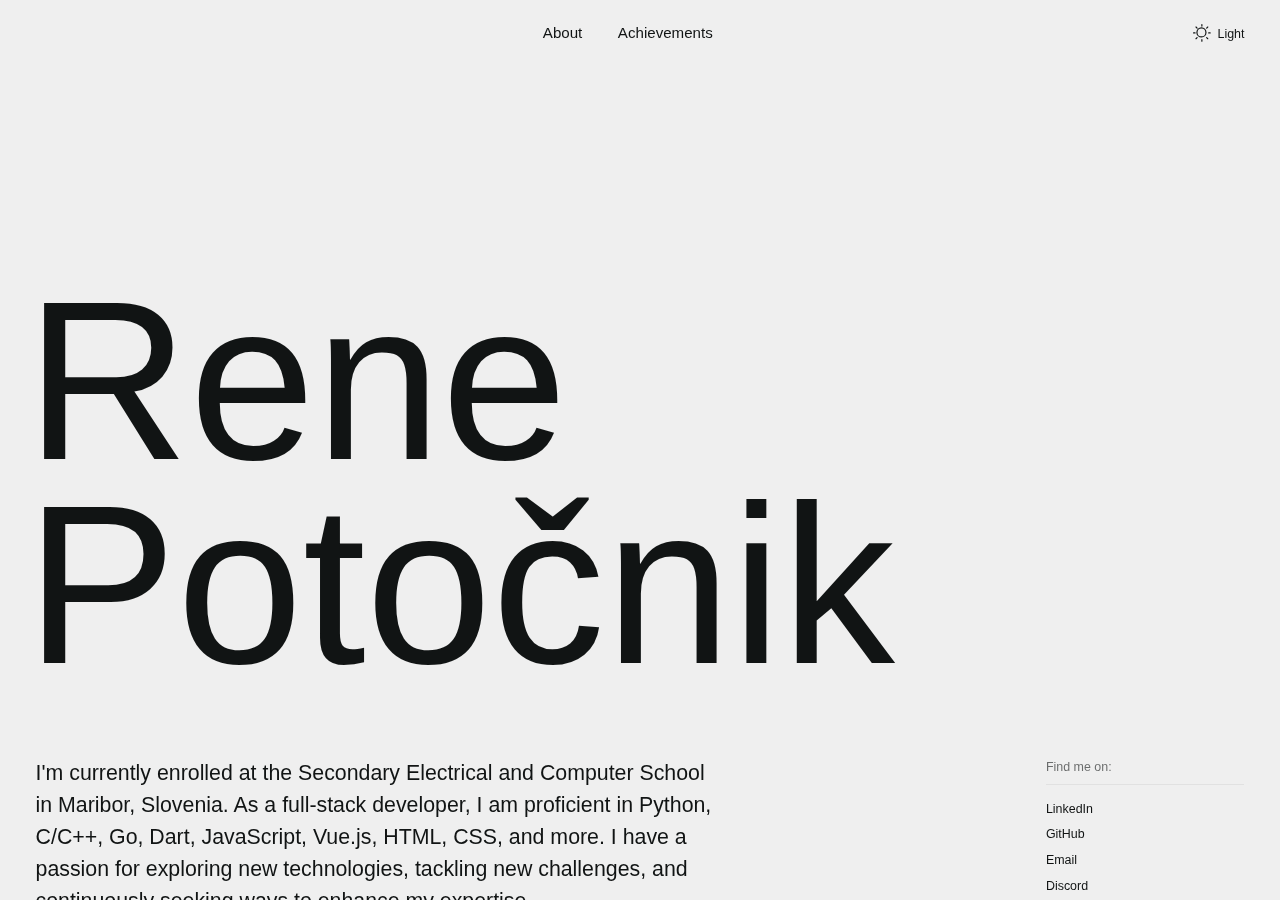
==== renepotocnik.com/index.html @ 86c4d651 "New website" ====
<!DOCTYPE html>
<html lang="en">
<meta http-equiv="content-type" content="text/html;charset=utf-8"/>
<head>
    <meta charset="UTF-8">
    <meta name="viewport" content="width=device-width, initial-scale=1.0">
    <meta http-equiv="X-UA-Compatible" content="ie=edge">
    <title>Rene Potočnik</title>
    <meta name="description" content="Full-tack developer.">
    <meta name="author" content="index.html">
    <meta name="robots" content="index, follow">
    <meta name="keywords"
          content="UI/UX, Front End Development, Full-stack developer, programmer">
    <meta property="og:type" content="website">
    <meta property="og:url" content="index.html">
    <meta property="og:title" content="Rene Potočnik">
    <meta property="og:description"
          content="Full-tack developer.">
    <link rel="icon" type="image/png" sizes="32x32" href="assets/favicon/favicon-32x32.png">
    <link rel="icon" type="image/png" sizes="512x512" href="assets/favicon/RP_Circle_512.png">
    <meta name="msapplication-TileColor" content="#da532c">
    <meta name="theme-color" content="#ffffff">
    <link rel="preload" href="assets/fonts/PPMori-Regular.woff" as="font" type="font/woff" crossorigin>
    <link rel="stylesheet" href="assets/css/bundle.css">
    <script async="" src="https://www.googletagmanager.com/gtag/js?id=G-F2ZVXRFLB4"></script>
    <script>window.dataLayer = window.dataLayer || [];

    function gtag() {
        dataLayer.push(arguments);
    }

    gtag('js', new Date());
    gtag('config', 'G-F2ZVXRFLB4');
    </script>
</head>
<body data-barba="wrapper">
    <div id="viewport">
        <div data-barba="container" data-barba-namespace="home">
            <header id="header" class="header">
                <div class="wrapper">
                    <nav class="nav"><a href="index.html" class="nav__logo header__item"> </a>
                        <div class="nav__links">
                            <a href="#about" class="nav__link js--nav-link header__item text-link">About</a>
                            <a href="#work" class="nav__link js--nav-link header__item text-link">Achievements</a>
                        </div>
                        <label class="nav__theme header__item">
                            <div class="nav__theme__icon">
                                <svg xmlns="http://www.w3.org/2000/svg" viewbox="0 0 12 12" class="cc-moon">
                                    <path fill="none" d="M0 0h12v12H0z"></path>
                                    <path fill="currentColor"
                                          d="M6.315 10.617q-.223 0-.448-.02a4.93 4.93 0 0 1-.876-9.66.394.394 0 0 1 .486.486 4.142 4.142 0 0 0 5.1 5.1.394.394 0 0 1 .486.486 4.943 4.943 0 0 1-4.748 3.608Zm-1.741-8.69a4.142 4.142 0 1 0 5.5 5.5 4.931 4.931 0 0 1-5.5-5.5Z"></path>
                                </svg>
                                <svg xmlns="http://www.w3.org/2000/svg" viewbox="0 0 11.997 11.999" class="cc-sun">
                                    <path fill="currentColor"
                                          d="M5.599 11.601v-1a.4.4 0 0 1 .4-.4.4.4 0 0 1 .4.4v1a.4.4 0 0 1-.4.4.4.4 0 0 1-.4-.4Zm4.075-1.356-.708-.707a.4.4 0 0 1 0-.565.4.4 0 0 1 .567 0l.705.707a.4.4 0 0 1 0 .565.391.391 0 0 1-.282.117.4.4 0 0 1-.28-.12Zm-7.919 0a.4.4 0 0 1 0-.565l.707-.707a.4.4 0 0 1 .565 0 .4.4 0 0 1 0 .565l-.707.707a.39.39 0 0 1-.283.117.393.393 0 0 1-.28-.12Zm.493-4.533a3.463 3.463 0 0 1 3.457-3.46 3.463 3.463 0 0 1 3.457 3.46 3.46 3.46 0 0 1-3.457 3.456A3.46 3.46 0 0 1 2.25 5.709Zm.813 0a2.648 2.648 0 0 0 2.645 2.642 2.646 2.646 0 0 0 2.645-2.642 2.647 2.647 0 0 0-2.645-2.645 2.649 2.649 0 0 0-2.644 2.642Zm7.537.689a.4.4 0 0 1-.4-.4.4.4 0 0 1 .4-.4h1a.4.4 0 0 1 .4.4.4.4 0 0 1-.4.4Zm-10.2 0a.4.4 0 0 1-.4-.4.4.4 0 0 1 .4-.4h1a.4.4 0 0 1 .4.4.4.4 0 0 1-.4.4Zm8.568-3.367a.4.4 0 0 1 0-.568l.708-.705a.4.4 0 0 1 .564 0 .4.4 0 0 1 0 .565l-.705.708a.407.407 0 0 1-.284.114.406.406 0 0 1-.281-.117Zm-6.5 0-.707-.708a.4.4 0 0 1 0-.565.4.4 0 0 1 .565 0l.707.705a.4.4 0 0 1 0 .568.406.406 0 0 1-.282.114.4.4 0 0 1-.285-.117Zm3.137-1.632v-1a.4.4 0 0 1 .4-.4.4.4 0 0 1 .4.4v1a.4.4 0 0 1-.4.4.4.4 0 0 1-.404-.401Z"></path>
                                </svg>
                            </div>
                            <input id="toggleTheme" type="checkbox" name="theme" class="nav__theme__toggle">
                            <div id="toggleThemeText" class="nav__theme__text">Light</div>
                        </label></nav>
                </div>
            </header>
            <main>
                <section class="h-hero">
                    <div class="wrapper">
                        <div class="h-hero__top">
                            <div class="h-hero__title"><h1><span class="text-hidden">Rene Potočnik </span><span>Rene Potočnik</span>
                            </h1></div>
                        </div>
                        <div class="h-hero__bottom">
                            <div id="about" class="h-hero__text"><p>I'm currently enrolled at the Secondary Electrical and
                                Computer School in Maribor, Slovenia. As a full-stack developer, I am proficient in Python,
                                C/C++, Go, Dart, JavaScript, Vue.js, HTML, CSS, and more. I have a passion for exploring new
                                technologies, tackling new challenges, and continuously seeking ways to enhance my
                                expertise.</p>
                            </div>
                            <ul class="h-hero__social">
                                <li><span>Find me on:</span></li>
                                <li>
                                    <a href="https://www.linkedin.com/in/renepotocnik/" target="_blank"
                                       class="text-link"><span>LinkedIn</span></a>
                                </li>
                                <li>
                                    <a href="https://github.com/RenePotocnik" target="_blank"
                                       class="text-link"><span>GitHub</span></a>
                                </li>
                                <li>
                                    <a href="mailto:info@renepotocnik.com" target="_blank"
                                       class="text-link"><span>Email</span></a>
                                </li>
                                <li>
                                    <a href="https://discord.com/users/236809680947511297" target="_blank"
                                       class="text-link"><span>Discord</span></a>
                                </li>
                                <li>
                                    <a href="https://www.instagram.com/renepotocnik/" target="_blank"
                                       class="text-link"><span>Instagram</span>
                                    </a>
                                </li>
                            </ul>
                        </div>
                    </div>
                </section>
                <section id="work" class="projects">
                    <div class="wrapper">
                        <div class="projects__header">
                            <div><h3>Achievements</h3><span>(4)</span></div>
                            <p>My most notable achievements so far</p>
                        </div>
                        <div class="projects__list">

                            <a href="https://www.robocup.fr/robocupjunior-1"
                               data-img="./assets/images/international_2023.jpg"
                               class="project">
                                <div class="project__text"><h2 class="project__title">RoboCup Bordeaux, France</h2>
                                    <p data-splitting class="project__info">3st place at the RoboCup Junior 2023
                                        International Championship</p>
                                </div>
                                <div class="project__year">/23</div>
                            </a>

                            <a href="https://rcjcroatia2023.eu/" data-img="./assets/images/european_2023.jpg"
                               class="project">
                                <div class="project__text"><h2 class="project__title">RoboCup Varaždin, Croatia</h2>
                                    <p data-splitting class="project__info">
                                        1st place at the RoboCup Junior 2023 European Championship</p>
                                </div>
                                <div class="project__year">/23</div>
                            </a>

                            <a href="https://github.com/RenePotocnik/sers-projektni-teden"
                               data-img="./assets/images/projectWeek.jpg"
                               class="project">
                                <div class="project__text"><h2 class="project__title">Project Week</h2>
                                    <p data-splitting class="project__info">Best project of Project Week</p>
                                </div>
                                <div class="project__year">/23</div>
                            </a>

                            <a href="https://2022.robocupjunior.eu/" data-img="./assets/images/european_2022.webp"
                               class="project">
                                <div class="project__text"><h2 class="project__title">RoboCup Guimarães, Portugal</h2>
                                    <p data-splitting class="project__info">
                                        1st place at the RoboCup Junior 2022 European Championship</p>
                                </div>
                                <div class="project__year">/22</div>
                            </a>
                        </div>
                    </div>
                </section>
<!--        </div>-->
<!--    </div>-->
    <script src="assets/js/bundle.js"></script>
    <script src="assets/js/app.js"></script>
</body>
</html>
---- renepotocnik.com/assets/css/bundle.css ----
.h-hero__title h1, .p-hero h1 {
    letter-spacing: -.04em;
    line-height: .9
}

::selection {
    background: #111111;
    color: #eeeeee;
}

button, hr, input {
    overflow: visible
}

progress, sub, sup {
    vertical-align: baseline
}

details, main {
    display: block
}

*, ::after, ::before, legend {
    padding: 0;
    box-sizing: border-box
}

body, html, sub, sup {
    position: relative
}

.c-image-wrapper, .dropdown__body, body, html, main {
    overflow: hidden
}

#viewport, textarea {
    overflow: auto
}

#viewport, .button__icon svg, .text-hidden {
    backface-visibility: hidden
}

.button__icon svg, .button__icon__bg {
    transition: transform .2s cubic-bezier(.5, .7, .4, 1)
}

.h-hero__title h1 {
    font-size: 15em
}

.p-hero h1 {
    font-size: 8.068em
}

.cta h3, .p-next__link, .project .project__title {
    font-size: 5.37em;
    line-height: 1;
    letter-spacing: -.03em
}

.legal h1, .p-hero__year, .p-info h2, .process__title h2, .project .project__year, .services__header h2, .services__item span {
    font-size: 3.58em;
    line-height: 1.1;
    letter-spacing: -.02em
}

.p-web h2, .projects__footer h3, .projects__header h3 {
    font-size: 2.39em;
    line-height: 1;
    letter-spacing: -.01em
}

.dropdown__header p, .dropdown__header span, .legal h3, .process__list .dropdown__header h3, .process__list .dropdown__header span, .services__item h2 {
    font-size: 1.59em;
    line-height: 1;
    letter-spacing: 0
}

.button span, .c-testimonial__author--name, .h-hero span, .p-info__list li p, .p-info__list li span, .p-next span, .projects__header span, header .nav a, header .nav span, p {
    font-size: 1.0626em;
    line-height: 1.5;
    letter-spacing: 0
}

.c-testimonial__author--position, .footer a, .footer span, .footer__back, .footer__legal a, .h-hero__social li span, .nav__theme__text, .p-web span {
    font-size: .875em;
    line-height: 1.5;
    letter-spacing: 0
}

/*! normalize.css v8.0.1 | MIT License | github.com/necolas/normalize.css */
hr {
    box-sizing: content-box;
    height: 0
}

abbr[title] {
    border-bottom: none;
    text-decoration: underline dotted
}

button, input {
}

button, select {
    text-transform: none
}

legend {
    color: inherit;
    display: table;
    max-width: 100%;
    white-space: normal
}

[type=checkbox], [type=radio] {
    box-sizing: border-box;
    padding: 0
}

[type=search] {
    -webkit-appearance: textfield;
    outline-offset: -2px
}

/*! normalize.css v8.0.1 | MIT License | github.com/necolas/normalize.css */
html {
    line-height: 1.15;
    -webkit-text-size-adjust: 100%
}

body {
    margin: 0
}

h1 {
    font-size: 2em
}

code, kbd, pre, samp {
    font-family: monospace, monospace;
    font-size: 1em
}

a {
    background-color: transparent;
    text-decoration: none
}

b, strong {
    font-weight: bolder
}

small {
    font-size: 80%
}

sub, sup {
    font-size: 75%;
    line-height: 0
}

sub {
    bottom: -.25em
}

sup {
    top: -.5em
}

img {
    border-style: none
}

button, input, optgroup, select, textarea {
    font-family: inherit;
    font-size: 100%;
    line-height: 1.15;
    margin: 0
}

[type=button], [type=reset], [type=submit], button {
    -webkit-appearance: button
}

[type=button]::-moz-focus-inner, [type=reset]::-moz-focus-inner, [type=submit]::-moz-focus-inner, button::-moz-focus-inner {
    border-style: none;
    padding: 0
}

[type=button]:-moz-focusring, [type=reset]:-moz-focusring, [type=submit]:-moz-focusring, button:-moz-focusring {
    outline: ButtonText dotted 1px
}

fieldset {
    padding: .35em .75em .625em
}

[type=number]::-webkit-inner-spin-button, [type=number]::-webkit-outer-spin-button {
    height: auto
}

[type=search]::-webkit-search-decoration {
    -webkit-appearance: none
}

::-webkit-file-upload-button {
    -webkit-appearance: button;
    font: inherit
}

body, h1, h2, h3, h4, h5, h6, html {
    font-family: "PP Mori", sans-serif
}

summary {
    display: list-item
}

[hidden], template {
    display: none
}

ul {
    list-style: none
}

*, ::after, ::before {
    margin: 0
}

body, html {
    font-size: 1.1111111111111112vw;
    color: #111414;
    background-color: #efefef;
    letter-spacing: 0
}

@media screen and (min-width: 1920px) {
    body {
        font-size: 21.33px
    }
}

@media screen and (max-width: 991px) {
    body {
        font-size: 11.01px
    }
}

.wrapper {
    max-width: 90em;
    padding: 0 2.5em;
    margin: 0 auto
}

@media screen and (min-width: 1600px) {
    .wrapper {
        max-width: 85em
    }
}

#viewport {
    width: 100%;
    height: 100%;
    position: fixed;
    transform: translateZ(0)
}

body.dark-mode #viewport {
    color: #efefef;
    background-color: #111414
}

.text-hidden {
    display: block;
    visibility: hidden;
    height: 0
}

.cursor, .progress {
    display: none
}

body.dark-mode #awwwards svg path {
    fill: #efefef
}

body.dark-mode #awwwards svg g path {
    fill: #111414
}

@font-face {
    font-family: "PP Mori";
    src: url(PPMori-Regular.woff) format("woff"), url(PPMori-Regular.woff2) format("woff2");
    font-weight: 400;
    font-display: swap
}

h1, h2, h3, h4, h5, h6 {
    font-weight: 400;
    margin: 0
}

@media screen and (max-width: 990px) {
    .wrapper {
        padding: 0 20px
    }

    p {
        font-size: 15px
    }
}

@media (any-pointer: fine) {
    .cursor {
        position: fixed;
        top: 0;
        left: 0;
        display: block;
        pointer-events: none
    }

    .cursor__inner {
        fill: red;
        stroke: none;
        stroke-width: 1px;
        opacity: .7
    }
}

.progress {
    position: fixed;
    top: 50%;
    left: 50%;
    font-size: 3vw;
    visibility: hidden;
    width: 50px;
    height: 50px;
    background: red;
    z-index: 100
}

.button {
    display: inline-flex;
    align-items: center;
    padding: .25em .25em .25em 1.25em;
    background-color: #111414;
    color: #efefef;
    column-gap: 1em;
    border-radius: 100px
}

.button__icon__bg, .dark-mode .button {
    background-color: #efefef
}

.button span {
    margin-top: 2px
}

@media screen and (max-width: 990px) {
    .button {
        padding: 8px 8px 8px 16px
    }

    .button span {
        font-size: 15px
    }

    header .nav a, header .nav span {
        font-size: 13px
    }
}

.button__icon {
    position: relative;
    display: flex;
    justify-content: center;
    align-items: center;
    width: 2.5em;
    height: 2.5em;
    content: "";
    border-radius: 50%
}

.button__icon__bg {
    position: absolute;
    width: 100%;
    height: 100%;
    border-radius: 50%;
    transform: scale(.2)
}

.button__icon svg {
    width: 1.5em;
    height: 1.5em;
    opacity: 0;
    mix-blend-mode: difference
}

.button:hover .button__icon__bg {
    transform: scale(1)
}

.button:hover svg {
    opacity: 1;
    backface-visibility: visible
}

.dark-mode .button__icon__bg, .text-link::before {
    background-color: #111414
}

.dark-mode .button span {
    color: #111414
}

.text-link {
    padding: .25em 0;
    position: relative
}

.text-link::before {
    content: "";
    display: block;
    position: absolute;
    bottom: .25em;
    left: 0;
    width: 100%;
    height: 1px;
    z-index: 2;
    will-change: transform, color;
    -webkit-transform: scaleX(0);
    transform: scaleX(0);
    -webkit-transform-origin: 100% 50%;
    transform-origin: 100% 50%;
    -webkit-transition: -webkit-transform .35s;
    transition: -webkit-transform .35s;
    transition: transform .35s;
    transition: transform .35s, -webkit-transform .35s;
    -webkit-transition-timing-function: cubic-bezier(.25, .46, .45, .94);
    transition-timing-function: cubic-bezier(.25, .46, .45, .94)
}

.c-image-wrapper__cover, .dark-mode .text-link::before {
    background-color: #efefef
}

.text-link:hover:before {
    -webkit-transform: scaleX(1);
    transform: scaleX(1);
    -webkit-transform-origin: 0 50%;
    transform-origin: 0 50%;
    -webkit-transition-timing-function: ease;
    transition-timing-function: ease
}

.dropdown, .dropdown__body, .dropdown__body__content, .dropdown__icon path {
    transition: .4s cubic-bezier(.5, .7, .4, 1)
}

.c-image-wrapper {
    position: relative;
    width: 100%
}

.c-image-wrapper.cc-16-9 {
    padding-top: 56.25%
}

.c-image-wrapper img {
    position: absolute;
    top: 0;
    left: 0;
    bottom: 0;
    right: 0;
    width: 100%;
    height: 100%;
    object-fit: cover;
    object-position: center;
    z-index: 10
}

.c-image-wrapper__cover {
    position: absolute;
    top: -20%;
    left: -20%;
    right: 0;
    height: 140%;
    width: 140%;
    z-index: 20;
    transform: rotate(-10deg)
}

.with-parallax img {
    width: 100%;
    height: 120%;
    top: -20%
}

.p-mockup .p-mockup-full:not(:last-child) {
    margin-bottom: 20px
}

.p-mockup .p-mockup-full img {
    width: 100%
}

.dark-mode .c-image-wrapper__cover {
    background-color: #111414
}

.dropdown {
    position: relative;
    max-width: 56.25em
}

.dropdown__header {
    padding: 2em 0;
    display: flex;
    justify-content: space-between;
    align-items: center;
    cursor: pointer
}

.dropdown__header__content {
    display: flex
}

.dropdown__header span {
    margin-right: .75em
}

.dropdown__icon {
    position: relative;
    color: #111414;
    width: 1em;
    height: 1em
}

.dropdown__body {
    height: 0
}

.dropdown__body__content {
    padding-bottom: 2em;
    opacity: 0
}

.dropdown__divider {
    display: block;
    position: absolute;
    content: "";
    left: 0;
    bottom: 0;
    width: 100%;
    height: 1px;
    background-color: rgba(17, 20, 20, .1)
}

.dropdown.cc-open .dropdown__body__content {
    opacity: 1
}

.dropdown.cc-open .dropdown__icon path:nth-of-type(2) {
    opacity: 0
}

.dark-mode .dropdown__icon {
    color: #efefef
}

.dark-mode .dropdown__divider {
    background-color: rgba(239, 239, 239, .1)
}

header {
    padding: 1.25em 0;
    z-index: 999999;
    color: #111414
}

header .nav {
    display: grid;
    grid-template-columns:5fr 6fr 1fr;
    grid-column-gap: 1.5em
}

@media screen and (max-width: 766px) {
    header .nav {
        display: flex;
        justify-content: space-between;
        align-items: flex-start
    }
}

header .nav.cc-project {
    grid-template-columns:8fr 3fr 1fr
}

header .nav a, header .nav span {
    color: #111414;
    justify-self: flex-start
}

@media screen and (max-width: 767px) {
    header .nav__logo {
        display: none
    }
}

header .nav__links {
    display: flex;
    grid-column-gap: 2.5em
}

@media screen and (max-width: 439px) {
    header .nav__links {
        flex-direction: column
    }
}

header .nav__next {
    opacity: .4
}

@media screen and (max-width: 374px) {
    header .nav__next {
        display: none
    }
}

.dark-mode header, .dark-mode header a, .dark-mode header span {
    color: #efefef
}

.nav__theme {
    display: inline-flex;
    cursor: pointer;
    margin-left: auto;
    align-items: center
}

.nav__theme__icon {
    width: 1.25em;
    height: 1.25em
}

.nav__theme__text {
    margin-left: .5em;
    margin-top: 2px
}

@media screen and (max-width: 990px) {
    .nav__theme__text {
        font-size: 13px
    }
}

#toggleTheme, .light-mode .nav__theme__icon .cc-moon, .nav__theme__icon .cc-moon {
    display: none
}

.dark-mode .nav__theme__icon .cc-moon, .light-mode .nav__theme__icon .cc-sun {
    display: block
}

.dark-mode .nav__theme__icon .cc-sun {
    display: none
}

.c-testimonial {
    padding: 5em 0
}

.c-testimonial__wrapper {
    max-width: 946px
}

.c-testimonial__text {
    font-size: 30px
}

.c-testimonial__author {
    display: flex;
    align-items: center;
    margin-top: 40px
}

.c-testimonial__author img {
    width: 3.75em;
    height: 3.75em
}

.c-testimonial__author--box {
    margin-left: 1em
}

.c-testimonial__author--name {
    display: block
}

.c-testimonial__author--position {
    opacity: .5
}

.cta {
    padding-top: 10em;
    padding-bottom: 4em
}

.cta .wrapper {
    display: flex;
    justify-content: space-between;
    align-items: flex-start;
}

.cta__content {
    position: relative;
    max-width: 56.25em;
    width: 100%
}

.cta__image, .cta__image::after {
    position: absolute;
    border-radius: 50%
}

@media screen and (max-width: 839px) {
    .cta .wrapper {
        flex-direction: column;
        align-items: flex-start
    }

    .cta__content {
        margin-bottom: 2em
    }
}

.cta__image {
    width: 6em;
    height: 6em;
    top: -1em
}

@media screen and (max-width: 669px) {
    .cta__image {
        width: 5em;
        height: 5em
    }
}

.cta__image img {
    width: 100%;
    height: 100%;
    object-fit: cover;
    object-position: center;
    border-radius: 50%
}

.cta__image::after {
    display: block;
    top: .25em;
    right: .25em;
    content: "";
    width: 1.25em;
    height: 1.25em;
    background-color: #a0c000;
    z-index: 90;
    border: .125em solid #efefef
}

.cta h3, .h-hero, .h-hero__sub, .project, .services__item {
    position: relative
}

.cta h3 {
    text-indent: 1.25em
}

@media screen and (max-width: 669px) {
    .cta h3 {
        font-size: 3.58em;
        text-indent: 1.5em;
        line-height: 1.1
    }
}

.dark-mode .cta__image::after {
    border-color: #111414
}

.footer #footerYear {
    margin-right: 4px
}

.footer__grid {
    display: grid;
    grid-template-columns:5fr 6fr 1fr;
    padding: 2em 0;
    border-top: 1px solid rgba(17, 20, 20, .1)
}

@media screen and (max-width: 990px) {
    .footer__grid {
        grid-template-columns:1fr
    }

    .footer span, .footer__back {
        font-size: 13px
    }
}

.h-hero__top, .projects__header {
    grid-template-columns:8fr 4fr;
    grid-column-gap: 1.25em
}

@media screen and (max-width: 566px) {
    .footer__grid {
        display: flex;
        flex-direction: column;
        flex-wrap: wrap
    }
}

.footer__links {
    display: flex;
    column-gap: 1.25em
}

@media screen and (max-width: 990px) {
    .footer__links {
        order: 0;
        justify-self: flex-start;
        margin-bottom: 10px;
        margin-top: 10px
    }

    .footer__legal a {
        font-size: 13px
    }
}

@media screen and (max-width: 374px) {
    .footer__links {
        flex-direction: column
    }
}

.footer__legal {
    cursor: pointer;
    margin-left: auto;
    margin-top: 10px
}

.footer__legal a {
    margin-left: auto;
    color: #111414
}

@media screen and (max-width: 990px) {
    .footer__legal {
        order: 2;
        margin-left: unset
    }

    .footer a {
        font-size: 13px
    }
}

.h-hero__title h1, .p-hero h1 {
    margin-left: -10px
}

.footer a {
    color: #111414
}

.dark-mode .footer__grid {
    border-color: rgba(239, 239, 239, .1)
}

.dark-mode .footer a {
    color: #efefef
}

.h-hero {
    padding-top: 15em;
    padding-bottom: 7.5em
}

.h-hero__top {
    display: grid;
    align-items: flex-end;
    margin-bottom: 5em
}

@media screen and (max-width: 990px) {
    .h-hero__top {
        display: flex;
        align-items: flex-start;
        flex-direction: column
    }

    .h-hero__title h1 {
        font-size: 20vw
    }
}

.h-hero__bottom {
    display: grid;
    grid-template-columns: 10fr 2fr;
    grid-column-gap: 1.25em
}

.h-hero__title h1 span {
    line-height: .9
}

.h-hero__sub {
    top: -2.7em;
    max-width: 14em
}

@media screen and (max-width: 990px) {
    .h-hero__sub {
        top: unset;
        max-width: 25em;
        margin-top: 2em;
        opacity: .6
    }
}

.h-hero__text {
    max-width: 48em;
    justify-content: center;
}

.h-hero__text p {
    font-size: 1.5em;
    line-height: 1.5;
    margin-bottom: 1em
}

@media screen and (max-width: 819px) {
    .h-hero__bottom {
        display: flex;
        align-items: flex-start;
        flex-direction: column;
        justify-content: center;
    }

    .h-hero__social {
        display: grid;
        font-size: 1.5em;
    }
}

.h-hero__social li {
    margin-bottom: .5em
}

.h-hero__social li:nth-of-type(1) {
    padding-bottom: .5em;
    border-bottom: 1px solid rgba(17, 20, 20, .1);
    margin-bottom: 1em;
    opacity: 0.6
}

.h-hero__social li a {
    color: #111414
}

.dark-mode .h-hero__social li:nth-of-type(1) {
    border-color: rgba(239, 239, 239, .1)
}

.services {
    padding: 6.25em 0
}

.services__header {
    padding-bottom: 3.75em
}

@media screen and (max-width: 566px) {
    .h-hero__title h1 {
        margin-left: -5px
    }

    .h-hero__text p {
        font-size: 20px;
        line-height: 1.4
    }

    .services__header h2 {
        max-width: 8em
    }
}

.services__list {
    display: grid;
    grid-template-columns:1fr 1fr 1fr;
    grid-column-gap: 1.25em
}

.services__item {
    padding-left: 2em
}

.services__item::before {
    position: absolute;
    content: "";
    width: 1px;
    height: 100%;
    background-color: rgba(17, 20, 20, .1);
    left: 0;
    top: 0;
    bottom: 0
}

.services__item span {
    display: block;
    margin-bottom: 80px;
    opacity: .1
}

@media screen and (max-width: 767px) {
    .footer__copy {
        order: 1
    }

    .services__list {
        grid-template-columns:1fr
    }

    .services__item {
        padding-top: 2em;
        padding-bottom: 2em;
        padding-left: 0
    }

    .services__item::before {
        top: auto;
        height: 1px;
        width: 100%
    }

    .services__item span {
        margin-bottom: 40px
    }
}

.services__item h2 {
    margin-bottom: .5em
}

.services__item p {
    max-width: 17em
}

.dark-mode .services__item::before {
    background-color: rgba(239, 239, 239, .1)
}

.dark-mode .services__item span {
    opacity: .2
}

.projects {
    padding: 6.25em 0
}

.projects__header {
    display: grid;
    align-items: flex-end;
    padding-bottom: 1.25em
}

@media screen and (max-width: 990px) {
    .projects__header {
        grid-template-columns:6fr auto
    }
}

.projects__header div {
    display: flex
}

.projects__header span {
    margin-left: 4px
}

@media screen and (max-width: 566px) {
    .projects__header p {
        display: none
    }
}

.projects__footer {
    padding-top: 3em
}

.projects__footer h3 {
    margin-bottom: 12px
}

.projects__footer a {
    color: inherit
}

.project {
    width: 100%;
    display: flex;
    justify-content: space-between;
    align-items: flex-end;
    color: #111414;
    padding: 3em 0;
    border-bottom: 1px solid rgba(17, 20, 20, .1);
    cursor: pointer
}

.project__card, .project__image {
    position: absolute;
    z-index: 1;
    pointer-events: none;
    left: 0
}

.project:first-child {
    border-top: 1px solid rgba(17, 20, 20, .1)
}

.dark-mode .process ul li, .dark-mode .project {
    border-color: rgba(239, 239, 239, .1)
}

.project .project__title {
    pointer-events: none
}

.project .project__info {
    pointer-events: none
}

@media screen and (max-width: 767px) {
    .services__item p {
        max-width: 22em
    }

    .project .project__title {
        font-size: 3.58em;
        line-height: 1.1;
        letter-spacing: -.02em
    }

    .project .project__year {
        font-size: 2.39em;
        line-height: 1;
        letter-spacing: -.01em
    }
}

.project__image {
    top: -10%;
    width: 41.87em;
    height: 27.87em
}

.project__image img {
    width: 100%;
    height: 100%;
    object-fit: cover;
    object-position: center;
    opacity: 0
}

.project.cc-active .project__image img {
    opacity: 1
}

.project__card {
    top: 0;
    width: 41.87em;
    height: 27.87em
}

.project__card__image, .project__card__inner {
    height: 100%;
    position: relative;
    width: 100%
}

.project__card__image {
    background-size: cover;
    background-position: 50% 50%;
    opacity: 0
}

.dark-mode .project {
    color: #efefef
}

.process {
    padding: 6.25em 0
}

.process__grid {
    display: grid;
    grid-template-columns:1fr 1fr;
    grid-column-gap: 1.25em
}

.process__grid--col:nth-of-type(1) {
    max-width: 34.68em
}

@media screen and (max-width: 990px) {
    .process__grid {
        grid-template-columns:1fr
    }

    .process__grid--col:nth-of-type(1) {
        margin-bottom: 40px;
        max-width: 38em
    }
}

.process__title {
    padding-bottom: 2em
}

.process p {
    max-width: 31.87em
}

.process__list .dropdown__header {
    display: grid;
    grid-template-columns:1fr 1.25em;
    grid-column-gap: 1.25em;
    padding: 2em 0
}

.process__list .dropdown__header__content {
    display: grid;
    grid-template-columns:3.75em 1fr
}

.process__list .dropdown__header h3, .process__list .dropdown__header span {
    pointer-events: none
}

.process__list .dropdown__header span {
    margin-right: 0
}

.process__list .dropdown__body__content {
    padding-left: 3.75em
}

.process__list .dropdown__body__content p {
    max-width: 31.25em
}

.legal .wrapper, .p-info__text {
    max-width: 56.25em
}

.p-hero {
    padding-top: 15em;
    padding-bottom: 1.25em
}

.p-hero .wrapper {
    display: flex;
    justify-content: space-between;
    align-items: flex-end
}

.p-hero__content {
    display: flex;
    flex-direction: column;
    grid-gap: 1.25em
}

.p-hero h1 {
    opacity: 0;
    transform: translateY(20px)
}

.p-hero span {
    opacity: 0
}

.p-hero__year {
    transform: translateY(20px)
}

@media screen and (max-width: 767px) {
    .p-hero {
        padding-top: 10em
    }

    .p-hero h1 {
        font-size: 3.58em;
        line-height: 1.1;
        letter-spacing: -.02em
    }

    .p-hero__year {
        font-size: 2.39em;
        line-height: 1;
        letter-spacing: -.01em
    }
}

.p-hero-image, .p-hero-image .c-image-wrapper {
    position: relative
}

.p-hero-image .c-image-wrapper:before {
    display: block;
    content: " ";
    width: 100%;
    padding-top: 56.25%
}

.p-hero-image .c-image-wrapper > .content {
    position: absolute;
    top: 0;
    left: 0;
    right: 0;
    bottom: 0
}

@media screen and (max-width: 767px) {
    .p-hero-image .c-image-wrapper {
        position: relative
    }

    .p-hero-image .c-image-wrapper:before {
        display: block;
        content: " ";
        width: 100%;
        padding-top: 75%
    }

    .p-hero-image .c-image-wrapper > .content {
        position: absolute;
        top: 0;
        left: 0;
        right: 0;
        bottom: 0
    }
}

.p-info {
    padding: 7.5em 0
}

.p-info__text p {
    font-size: 2.02em;
    line-height: 1.5
}

@media screen and (min-width: 1600px) {
    .p-info__text {
        max-width: 48em
    }
}

.p-info__list {
    margin-bottom: 2em;
    max-width: 41.875em;
    margin-top: 3.75em
}

.p-info__list li {
    display: grid;
    grid-template-columns:2fr 4fr;
    grid-column-gap: 1.5em;
    padding: 1.25em 0;
    border-bottom: 1px solid rgba(17, 20, 20, .1)
}

.dark-mode .p-info li {
    border-color: rgba(239, 239, 239, .1)
}

.p-web {
    padding: 7.5em 0
}

.p-web span {
    display: block;
    margin-bottom: 1.25em
}

.p-web__title {
    display: block;
    margin-bottom: 2em;
    max-width: 44em
}

@media screen and (min-width: 1600px) {
    .p-web__title {
        max-width: 36em
    }
}

.p-web__text {
    max-width: 48em
}

.p-mockup .c-image-wrapper {
    background-color: rgba(17, 20, 20, .1);
    position: relative
}

.dark-mode .p-mockup .c-image-wrapper {
    background-color: rgba(239, 239, 239, .1)
}

.p-mockup .c-image-wrapper:before {
    display: block;
    content: " ";
    width: 100%;
    padding-top: 56.25%
}

.p-mockup .c-image-wrapper > .content {
    position: absolute;
    top: 0;
    left: 0;
    right: 0;
    bottom: 0
}

@media screen and (max-width: 767px) {
    .p-mockup .c-image-wrapper {
        position: relative
    }

    .p-mockup .c-image-wrapper:before {
        display: block;
        content: " ";
        width: 100%;
        padding-top: 75%
    }

    .p-mockup .c-image-wrapper > .content {
        position: absolute;
        top: 0;
        left: 0;
        right: 0;
        bottom: 0
    }
}

.p-next {
    padding-top: 7.5em;
    padding-bottom: 1.25em
}

.p-next__grid {
    display: grid;
    grid-template-columns:5fr 7fr;
    align-items: flex-end
}

.p-next span {
    opacity: .4
}

@media screen and (max-width: 767px) {
    .p-next__grid {
        grid-template-columns:1fr
    }

    .p-next span {
        margin-bottom: 1.25em
    }

    .p-next__link {
        font-size: 3.58em;
        line-height: 1.1;
        letter-spacing: -.02em
    }
}

.p-next__link {
    color: #111414;
    filter: blur(4px);
    -webkit-transition: -webkit-filter 250ms cubic-bezier(.5, .7, .4, 1);
    padding: 10px;
    margin-bottom: -10px;
    margin-left: -13px
}

.p-next__link:hover {
    filter: blur(0)
}

.dark-mode .p-next__link, .dark-mode span {
    color: #efefef
}

.legal {
    padding-top: 15em;
    padding-bottom: 1.25em
}

@media screen and (max-width: 767px) {
    .legal {
        padding-top: 10em
    }
}

@media screen and (min-width: 1600px) {
    .p-web__text {
        max-width: 40em
    }

    .legal .wrapper {
        max-width: 48em
    }
}

.legal h1 {
    padding-bottom: 1em
}

.legal h3 {
    margin-bottom: .5em
}

.legal__item {
    margin-bottom: 2em
}

.legal__item a {
    color: #111414
}
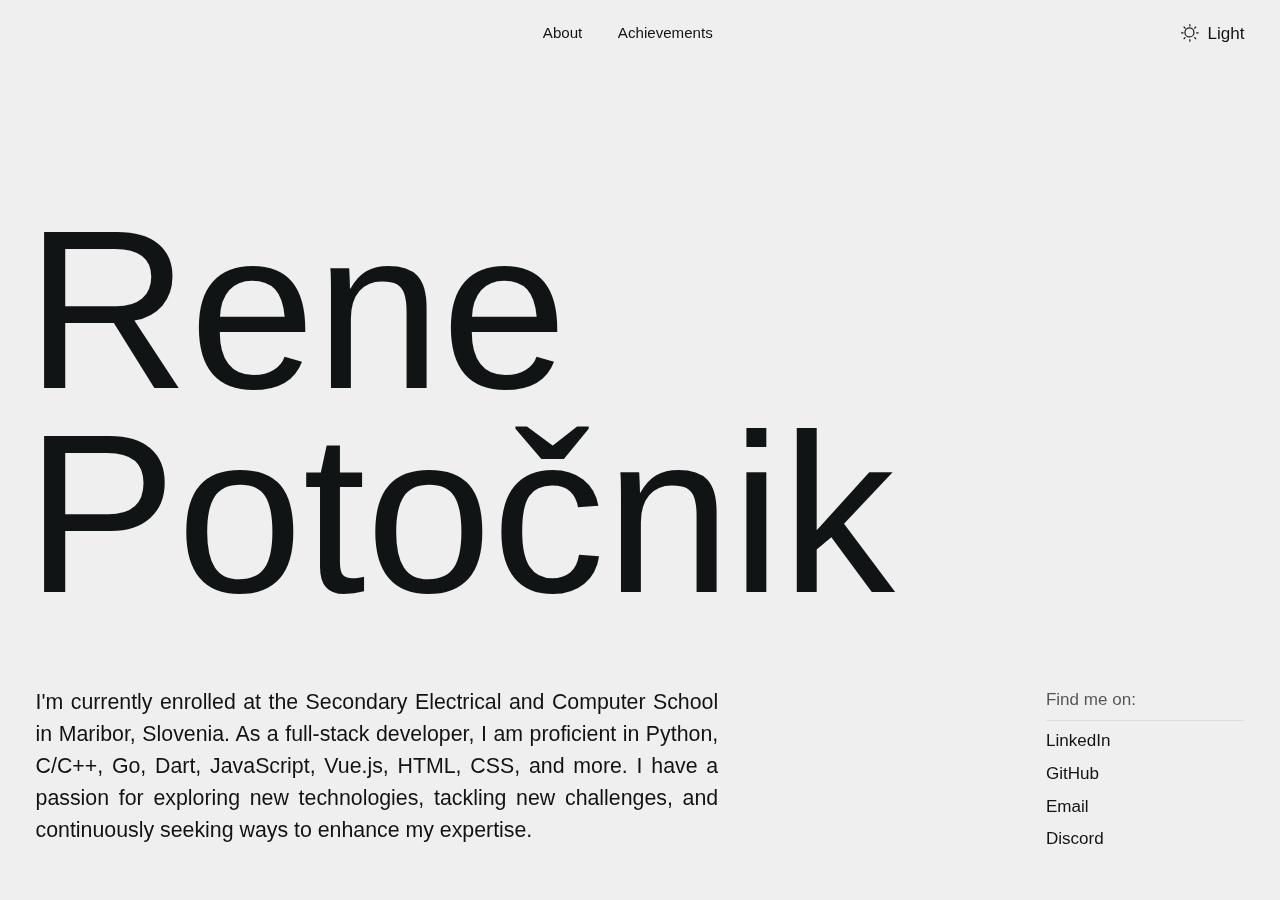
==== commit 61b87532: "Add spacings" ====
--- a/renepotocnik.com/index.html
+++ b/renepotocnik.com/index.html
@@ -92,11 +92,6 @@
                                     <a href="https://discord.com/users/236809680947511297" target="_blank"
                                        class="text-link"><span>Discord</span></a>
                                 </li>
-                                <li>
-                                    <a href="https://www.instagram.com/renepotocnik/" target="_blank"
-                                       class="text-link"><span>Instagram</span>
-                                    </a>
-                                </li>
                             </ul>
                         </div>
                     </div>
@@ -113,7 +108,7 @@
                                data-img="./assets/images/international_2023.jpg"
                                class="project">
                                 <div class="project__text"><h2 class="project__title">RoboCup Bordeaux, France</h2>
-                                    <p data-splitting class="project__info">3st place at the RoboCup Junior 2023
+                                    <p data-splitting class="project__info">3rd place at the RoboCup Junior 2023
                                         International Championship</p>
                                 </div>
                                 <div class="project__year">/23</div>
--- a/renepotocnik.com/assets/css/bundle.css
+++ b/renepotocnik.com/assets/css/bundle.css
@@ -84,12 +84,11 @@
 }
 
 .c-testimonial__author--position, .footer a, .footer span, .footer__back, .footer__legal a, .h-hero__social li span, .nav__theme__text, .p-web span {
-    font-size: .875em;
+    font-size: 1.2em;
     line-height: 1.5;
-    letter-spacing: 0
-}
-
-/*! normalize.css v8.0.1 | MIT License | github.com/necolas/normalize.css */
+    letter-spacing: 0;
+}
+
 hr {
     box-sizing: content-box;
     height: 0
@@ -889,8 +888,8 @@
 }
 
 .h-hero {
-    padding-top: 15em;
-    padding-bottom: 7.5em
+    padding-top: 10em;
+    /*padding-bottom: 7.5em*/
 }
 
 .h-hero__top {
@@ -914,7 +913,9 @@
 .h-hero__bottom {
     display: grid;
     grid-template-columns: 10fr 2fr;
-    grid-column-gap: 1.25em
+    grid-column-gap: 1.25em;
+    text-align: justify;
+    text-justify: inter-word;
 }
 
 .h-hero__title h1 span {
@@ -957,18 +958,19 @@
     .h-hero__social {
         display: grid;
         font-size: 1.5em;
+        margin-top: 3em;
     }
 }
 
 .h-hero__social li {
-    margin-bottom: .5em
+    margin-bottom: .5em;
 }
 
 .h-hero__social li:nth-of-type(1) {
     padding-bottom: .5em;
     border-bottom: 1px solid rgba(17, 20, 20, .1);
-    margin-bottom: 1em;
-    opacity: 0.6
+    margin-bottom: 0.5em;
+    opacity: 0.7
 }
 
 .h-hero__social li a {
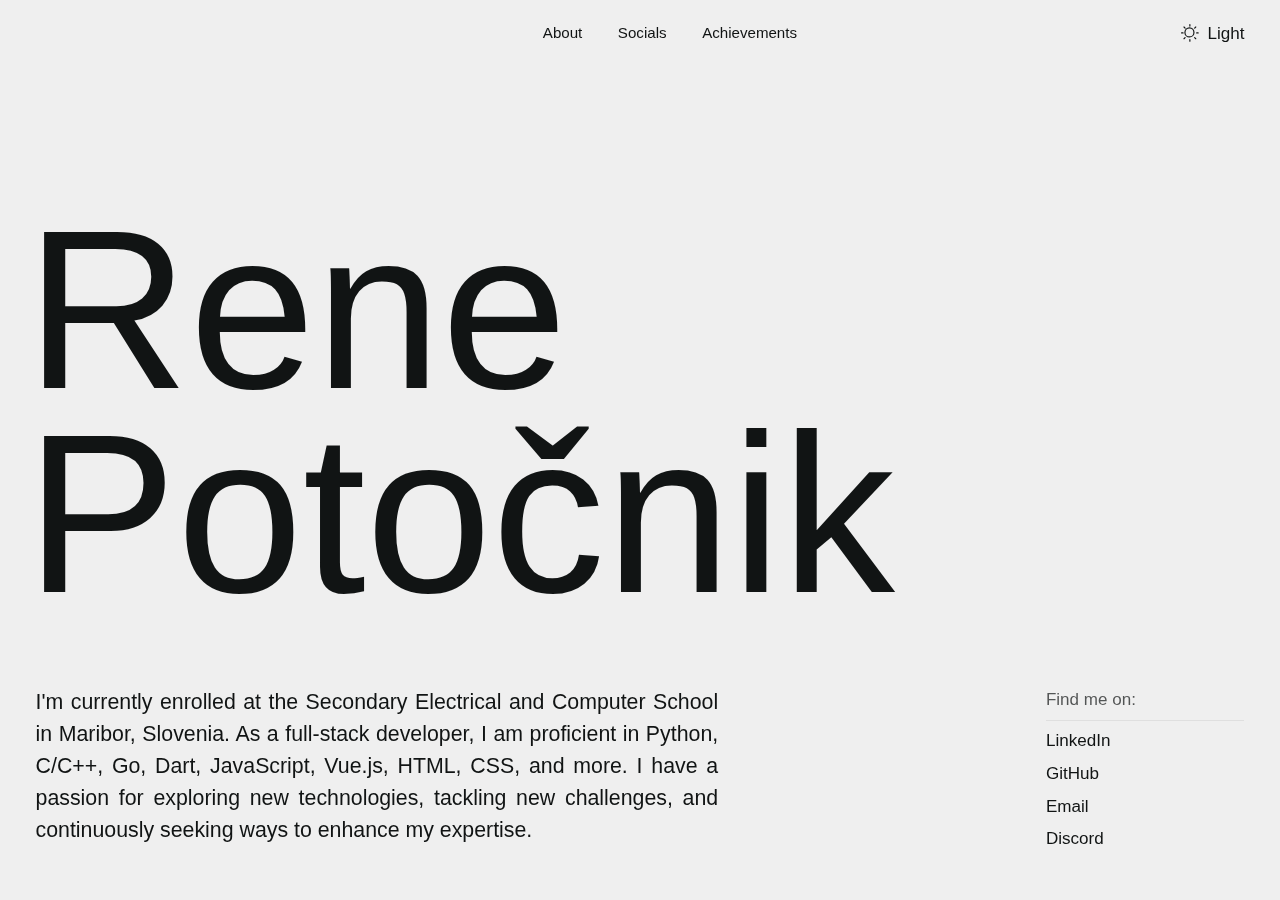
==== commit 830adfe4: "Add animation to links" ====
--- a/renepotocnik.com/index.html
+++ b/renepotocnik.com/index.html
@@ -1,151 +1,153 @@
 <!DOCTYPE html>
 <html lang="en">
-<meta http-equiv="content-type" content="text/html;charset=utf-8"/>
-<head>
-    <meta charset="UTF-8">
-    <meta name="viewport" content="width=device-width, initial-scale=1.0">
-    <meta http-equiv="X-UA-Compatible" content="ie=edge">
-    <title>Rene Potočnik</title>
-    <meta name="description" content="Full-tack developer.">
-    <meta name="author" content="index.html">
-    <meta name="robots" content="index, follow">
-    <meta name="keywords"
-          content="UI/UX, Front End Development, Full-stack developer, programmer">
-    <meta property="og:type" content="website">
-    <meta property="og:url" content="index.html">
-    <meta property="og:title" content="Rene Potočnik">
-    <meta property="og:description"
-          content="Full-tack developer.">
-    <link rel="icon" type="image/png" sizes="32x32" href="assets/favicon/favicon-32x32.png">
-    <link rel="icon" type="image/png" sizes="512x512" href="assets/favicon/RP_Circle_512.png">
-    <meta name="msapplication-TileColor" content="#da532c">
-    <meta name="theme-color" content="#ffffff">
-    <link rel="preload" href="assets/fonts/PPMori-Regular.woff" as="font" type="font/woff" crossorigin>
-    <link rel="stylesheet" href="assets/css/bundle.css">
-    <script async="" src="https://www.googletagmanager.com/gtag/js?id=G-F2ZVXRFLB4"></script>
-    <script>window.dataLayer = window.dataLayer || [];
+    <meta http-equiv="content-type" content="text/html;charset=utf-8"/>
+    <head>
+        <meta charset="UTF-8">
+        <meta name="viewport" content="width=device-width, initial-scale=1.0">
+        <meta http-equiv="X-UA-Compatible" content="ie=edge">
+        <title>Rene Potočnik</title>
+        <meta name="description" content="Full-tack developer.">
+        <meta name="author" content="index.html">
+        <meta name="robots" content="index, follow">
+        <meta name="keywords"
+              content="UI/UX, Front End Development, Full-stack developer, programmer">
+        <meta property="og:type" content="website">
+        <meta property="og:url" content="index.html">
+        <meta property="og:title" content="Rene Potočnik">
+        <meta property="og:description"
+              content="Full-tack developer.">
+        <link rel="icon" type="image/png" sizes="32x32" href="assets/favicon/favicon-32x32.png">
+        <link rel="icon" type="image/png" sizes="512x512" href="assets/favicon/RP_Circle_512.png">
+        <meta name="msapplication-TileColor" content="#da532c">
+        <meta name="theme-color" content="#ffffff">
+        <link rel="preload" href="assets/fonts/PPMori-Regular.woff" as="font" type="font/woff" crossorigin>
+        <link rel="stylesheet" href="assets/css/bundle.css">
+        <script async="" src="https://www.googletagmanager.com/gtag/js?id=G-F2ZVXRFLB4"></script>
+        <script>window.dataLayer = window.dataLayer || [];
 
-    function gtag() {
-        dataLayer.push(arguments);
-    }
+        function gtag() {
+            dataLayer.push(arguments);
+        }
 
-    gtag('js', new Date());
-    gtag('config', 'G-F2ZVXRFLB4');
-    </script>
-</head>
-<body data-barba="wrapper">
-    <div id="viewport">
-        <div data-barba="container" data-barba-namespace="home">
-            <header id="header" class="header">
-                <div class="wrapper">
-                    <nav class="nav"><a href="index.html" class="nav__logo header__item"> </a>
-                        <div class="nav__links">
-                            <a href="#about" class="nav__link js--nav-link header__item text-link">About</a>
-                            <a href="#work" class="nav__link js--nav-link header__item text-link">Achievements</a>
+        gtag('js', new Date());
+        gtag('config', 'G-F2ZVXRFLB4');
+        </script>
+    </head>
+    <body data-barba="wrapper">
+        <div id="viewport">
+            <div data-barba="container" data-barba-namespace="home">
+                <header id="header" class="header">
+                    <div class="wrapper">
+                        <nav class="nav"><a href="index.html" class="nav__logo header__item"> </a>
+                            <div class="nav__links">
+                                <a href="#about" class="nav__link js--nav-link header__item text-link">About</a>
+                                <a href="#socials" class="nav__link js--nav-link header__item text-link socialsHeaderLink">Socials</a>
+                                <a href="#work" class="nav__link js--nav-link header__item text-link">Achievements</a>
+                            </div>
+                            <label class="nav__theme header__item">
+                                <div class="nav__theme__icon">
+                                    <svg xmlns="http://www.w3.org/2000/svg" viewbox="0 0 12 12" class="cc-moon">
+                                        <path fill="none" d="M0 0h12v12H0z"></path>
+                                        <path fill="currentColor"
+                                              d="M6.315 10.617q-.223 0-.448-.02a4.93 4.93 0 0 1-.876-9.66.394.394 0 0 1 .486.486 4.142 4.142 0 0 0 5.1 5.1.394.394 0 0 1 .486.486 4.943 4.943 0 0 1-4.748 3.608Zm-1.741-8.69a4.142 4.142 0 1 0 5.5 5.5 4.931 4.931 0 0 1-5.5-5.5Z"></path>
+                                    </svg>
+                                    <svg xmlns="http://www.w3.org/2000/svg" viewbox="0 0 11.997 11.999" class="cc-sun">
+                                        <path fill="currentColor"
+                                              d="M5.599 11.601v-1a.4.4 0 0 1 .4-.4.4.4 0 0 1 .4.4v1a.4.4 0 0 1-.4.4.4.4 0 0 1-.4-.4Zm4.075-1.356-.708-.707a.4.4 0 0 1 0-.565.4.4 0 0 1 .567 0l.705.707a.4.4 0 0 1 0 .565.391.391 0 0 1-.282.117.4.4 0 0 1-.28-.12Zm-7.919 0a.4.4 0 0 1 0-.565l.707-.707a.4.4 0 0 1 .565 0 .4.4 0 0 1 0 .565l-.707.707a.39.39 0 0 1-.283.117.393.393 0 0 1-.28-.12Zm.493-4.533a3.463 3.463 0 0 1 3.457-3.46 3.463 3.463 0 0 1 3.457 3.46 3.46 3.46 0 0 1-3.457 3.456A3.46 3.46 0 0 1 2.25 5.709Zm.813 0a2.648 2.648 0 0 0 2.645 2.642 2.646 2.646 0 0 0 2.645-2.642 2.647 2.647 0 0 0-2.645-2.645 2.649 2.649 0 0 0-2.644 2.642Zm7.537.689a.4.4 0 0 1-.4-.4.4.4 0 0 1 .4-.4h1a.4.4 0 0 1 .4.4.4.4 0 0 1-.4.4Zm-10.2 0a.4.4 0 0 1-.4-.4.4.4 0 0 1 .4-.4h1a.4.4 0 0 1 .4.4.4.4 0 0 1-.4.4Zm8.568-3.367a.4.4 0 0 1 0-.568l.708-.705a.4.4 0 0 1 .564 0 .4.4 0 0 1 0 .565l-.705.708a.407.407 0 0 1-.284.114.406.406 0 0 1-.281-.117Zm-6.5 0-.707-.708a.4.4 0 0 1 0-.565.4.4 0 0 1 .565 0l.707.705a.4.4 0 0 1 0 .568.406.406 0 0 1-.282.114.4.4 0 0 1-.285-.117Zm3.137-1.632v-1a.4.4 0 0 1 .4-.4.4.4 0 0 1 .4.4v1a.4.4 0 0 1-.4.4.4.4 0 0 1-.404-.401Z"></path>
+                                    </svg>
+                                </div>
+                                <input id="toggleTheme" type="checkbox" name="theme" class="nav__theme__toggle">
+                                <div id="toggleThemeText" class="nav__theme__text">Light</div>
+                            </label></nav>
+                    </div>
+                </header>
+                <main>
+                    <section class="h-hero">
+                        <div class="wrapper">
+                            <div class="h-hero__top">
+                                <div class="h-hero__title"><h1><span class="text-hidden">Rene Potočnik </span><span>Rene Potočnik</span>
+                                </h1></div>
+                            </div>
+                            <div class="h-hero__bottom">
+                                <div id="about" class="h-hero__text"><p>I'm currently enrolled at the Secondary Electrical and
+                                    Computer School in Maribor, Slovenia. As a full-stack developer, I am proficient in Python,
+                                    C/C++, Go, Dart, JavaScript, Vue.js, HTML, CSS, and more. I have a passion for exploring new
+                                    technologies, tackling new challenges, and continuously seeking ways to enhance my
+                                    expertise.</p>
+                                </div>
+                                <ul class="h-hero__social" id="socials">
+                                    <li><span>Find me on:</span></li>
+                                    <li>
+                                        <a href="https://www.linkedin.com/in/renepotocnik/" target="_blank"
+                                           class="text-link"><span>LinkedIn</span></a>
+                                    </li>
+                                    <li>
+                                        <a href="https://github.com/RenePotocnik" target="_blank"
+                                           class="text-link"><span>GitHub</span></a>
+                                    </li>
+                                    <li>
+                                        <a href="mailto:info@renepotocnik.com" target="_blank"
+                                           class="text-link"><span>Email</span></a>
+                                    </li>
+                                    <li>
+                                        <a href="https://discord.com/users/236809680947511297" target="_blank"
+                                           class="text-link"><span>Discord</span></a>
+                                    </li>
+                                </ul>
+                            </div>
                         </div>
-                        <label class="nav__theme header__item">
-                            <div class="nav__theme__icon">
-                                <svg xmlns="http://www.w3.org/2000/svg" viewbox="0 0 12 12" class="cc-moon">
-                                    <path fill="none" d="M0 0h12v12H0z"></path>
-                                    <path fill="currentColor"
-                                          d="M6.315 10.617q-.223 0-.448-.02a4.93 4.93 0 0 1-.876-9.66.394.394 0 0 1 .486.486 4.142 4.142 0 0 0 5.1 5.1.394.394 0 0 1 .486.486 4.943 4.943 0 0 1-4.748 3.608Zm-1.741-8.69a4.142 4.142 0 1 0 5.5 5.5 4.931 4.931 0 0 1-5.5-5.5Z"></path>
-                                </svg>
-                                <svg xmlns="http://www.w3.org/2000/svg" viewbox="0 0 11.997 11.999" class="cc-sun">
-                                    <path fill="currentColor"
-                                          d="M5.599 11.601v-1a.4.4 0 0 1 .4-.4.4.4 0 0 1 .4.4v1a.4.4 0 0 1-.4.4.4.4 0 0 1-.4-.4Zm4.075-1.356-.708-.707a.4.4 0 0 1 0-.565.4.4 0 0 1 .567 0l.705.707a.4.4 0 0 1 0 .565.391.391 0 0 1-.282.117.4.4 0 0 1-.28-.12Zm-7.919 0a.4.4 0 0 1 0-.565l.707-.707a.4.4 0 0 1 .565 0 .4.4 0 0 1 0 .565l-.707.707a.39.39 0 0 1-.283.117.393.393 0 0 1-.28-.12Zm.493-4.533a3.463 3.463 0 0 1 3.457-3.46 3.463 3.463 0 0 1 3.457 3.46 3.46 3.46 0 0 1-3.457 3.456A3.46 3.46 0 0 1 2.25 5.709Zm.813 0a2.648 2.648 0 0 0 2.645 2.642 2.646 2.646 0 0 0 2.645-2.642 2.647 2.647 0 0 0-2.645-2.645 2.649 2.649 0 0 0-2.644 2.642Zm7.537.689a.4.4 0 0 1-.4-.4.4.4 0 0 1 .4-.4h1a.4.4 0 0 1 .4.4.4.4 0 0 1-.4.4Zm-10.2 0a.4.4 0 0 1-.4-.4.4.4 0 0 1 .4-.4h1a.4.4 0 0 1 .4.4.4.4 0 0 1-.4.4Zm8.568-3.367a.4.4 0 0 1 0-.568l.708-.705a.4.4 0 0 1 .564 0 .4.4 0 0 1 0 .565l-.705.708a.407.407 0 0 1-.284.114.406.406 0 0 1-.281-.117Zm-6.5 0-.707-.708a.4.4 0 0 1 0-.565.4.4 0 0 1 .565 0l.707.705a.4.4 0 0 1 0 .568.406.406 0 0 1-.282.114.4.4 0 0 1-.285-.117Zm3.137-1.632v-1a.4.4 0 0 1 .4-.4.4.4 0 0 1 .4.4v1a.4.4 0 0 1-.4.4.4.4 0 0 1-.404-.401Z"></path>
-                                </svg>
+                    </section>
+                    <section id="work" class="projects">
+                        <div class="wrapper">
+                            <div class="projects__header">
+                                <div><h3>Achievements</h3><span>(4)</span></div>
+                                <p>My most notable achievements so far</p>
                             </div>
-                            <input id="toggleTheme" type="checkbox" name="theme" class="nav__theme__toggle">
-                            <div id="toggleThemeText" class="nav__theme__text">Light</div>
-                        </label></nav>
-                </div>
-            </header>
-            <main>
-                <section class="h-hero">
-                    <div class="wrapper">
-                        <div class="h-hero__top">
-                            <div class="h-hero__title"><h1><span class="text-hidden">Rene Potočnik </span><span>Rene Potočnik</span>
-                            </h1></div>
+                            <div class="projects__list">
+
+                                <a href="https://www.robocup.fr/robocupjunior-1"
+                                   data-img="./assets/images/international_2023.jpg"
+                                   class="project">
+                                    <div class="project__text"><h2 class="project__title">RoboCup Bordeaux, France</h2>
+                                        <p data-splitting class="project__info">3rd place at the RoboCup Junior 2023
+                                            International Championship</p>
+                                    </div>
+                                    <div class="project__year">/23</div>
+                                </a>
+
+                                <a href="https://rcjcroatia2023.eu/" data-img="./assets/images/european_2023.jpg"
+                                   class="project">
+                                    <div class="project__text"><h2 class="project__title">RoboCup Varaždin, Croatia</h2>
+                                        <p data-splitting class="project__info">
+                                            1st place at the RoboCup Junior 2023 European Championship</p>
+                                    </div>
+                                    <div class="project__year">/23</div>
+                                </a>
+
+                                <a href="https://github.com/RenePotocnik/sers-projektni-teden"
+                                   data-img="./assets/images/projectWeek.jpg"
+                                   class="project">
+                                    <div class="project__text"><h2 class="project__title">Project Week</h2>
+                                        <p data-splitting class="project__info">Best project of Project Week</p>
+                                    </div>
+                                    <div class="project__year">/23</div>
+                                </a>
+
+                                <a href="https://2022.robocupjunior.eu/" data-img="./assets/images/european_2022.webp"
+                                   class="project">
+                                    <div class="project__text"><h2 class="project__title">RoboCup Guimarães, Portugal</h2>
+                                        <p data-splitting class="project__info">
+                                            1st place at the RoboCup Junior 2022 European Championship</p>
+                                    </div>
+                                    <div class="project__year">/22</div>
+                                </a>
+                            </div>
                         </div>
-                        <div class="h-hero__bottom">
-                            <div id="about" class="h-hero__text"><p>I'm currently enrolled at the Secondary Electrical and
-                                Computer School in Maribor, Slovenia. As a full-stack developer, I am proficient in Python,
-                                C/C++, Go, Dart, JavaScript, Vue.js, HTML, CSS, and more. I have a passion for exploring new
-                                technologies, tackling new challenges, and continuously seeking ways to enhance my
-                                expertise.</p>
-                            </div>
-                            <ul class="h-hero__social">
-                                <li><span>Find me on:</span></li>
-                                <li>
-                                    <a href="https://www.linkedin.com/in/renepotocnik/" target="_blank"
-                                       class="text-link"><span>LinkedIn</span></a>
-                                </li>
-                                <li>
-                                    <a href="https://github.com/RenePotocnik" target="_blank"
-                                       class="text-link"><span>GitHub</span></a>
-                                </li>
-                                <li>
-                                    <a href="mailto:info@renepotocnik.com" target="_blank"
-                                       class="text-link"><span>Email</span></a>
-                                </li>
-                                <li>
-                                    <a href="https://discord.com/users/236809680947511297" target="_blank"
-                                       class="text-link"><span>Discord</span></a>
-                                </li>
-                            </ul>
-                        </div>
-                    </div>
-                </section>
-                <section id="work" class="projects">
-                    <div class="wrapper">
-                        <div class="projects__header">
-                            <div><h3>Achievements</h3><span>(4)</span></div>
-                            <p>My most notable achievements so far</p>
-                        </div>
-                        <div class="projects__list">
-
-                            <a href="https://www.robocup.fr/robocupjunior-1"
-                               data-img="./assets/images/international_2023.jpg"
-                               class="project">
-                                <div class="project__text"><h2 class="project__title">RoboCup Bordeaux, France</h2>
-                                    <p data-splitting class="project__info">3rd place at the RoboCup Junior 2023
-                                        International Championship</p>
-                                </div>
-                                <div class="project__year">/23</div>
-                            </a>
-
-                            <a href="https://rcjcroatia2023.eu/" data-img="./assets/images/european_2023.jpg"
-                               class="project">
-                                <div class="project__text"><h2 class="project__title">RoboCup Varaždin, Croatia</h2>
-                                    <p data-splitting class="project__info">
-                                        1st place at the RoboCup Junior 2023 European Championship</p>
-                                </div>
-                                <div class="project__year">/23</div>
-                            </a>
-
-                            <a href="https://github.com/RenePotocnik/sers-projektni-teden"
-                               data-img="./assets/images/projectWeek.jpg"
-                               class="project">
-                                <div class="project__text"><h2 class="project__title">Project Week</h2>
-                                    <p data-splitting class="project__info">Best project of Project Week</p>
-                                </div>
-                                <div class="project__year">/23</div>
-                            </a>
-
-                            <a href="https://2022.robocupjunior.eu/" data-img="./assets/images/european_2022.webp"
-                               class="project">
-                                <div class="project__text"><h2 class="project__title">RoboCup Guimarães, Portugal</h2>
-                                    <p data-splitting class="project__info">
-                                        1st place at the RoboCup Junior 2022 European Championship</p>
-                                </div>
-                                <div class="project__year">/22</div>
-                            </a>
-                        </div>
-                    </div>
-                </section>
-<!--        </div>-->
-<!--    </div>-->
-    <script src="assets/js/bundle.js"></script>
-    <script src="assets/js/app.js"></script>
-</body>
+                    </section>
+                </main>
+            </div>
+        </div>
+        <script src="assets/js/bundle.js"></script>
+        <script src="assets/js/app.js"></script>
+    </body>
 </html>--- a/renepotocnik.com/assets/css/bundle.css
+++ b/renepotocnik.com/assets/css/bundle.css
@@ -7,6 +7,20 @@
     background: #111111;
     color: #eeeeee;
 }
+
+/* Animation when the socials button is clicked */
+@keyframes socialsAnimation {
+    0%, 100% { transform: translateX(0); }
+    50% {
+        transform: translateX(-20px);
+        -webkit-filter: invert(100%);
+    }
+}
+
+.socialsAnimation {
+    animation: socialsAnimation 0.6s ease-in-out;
+}
+
 
 button, hr, input {
     overflow: visible
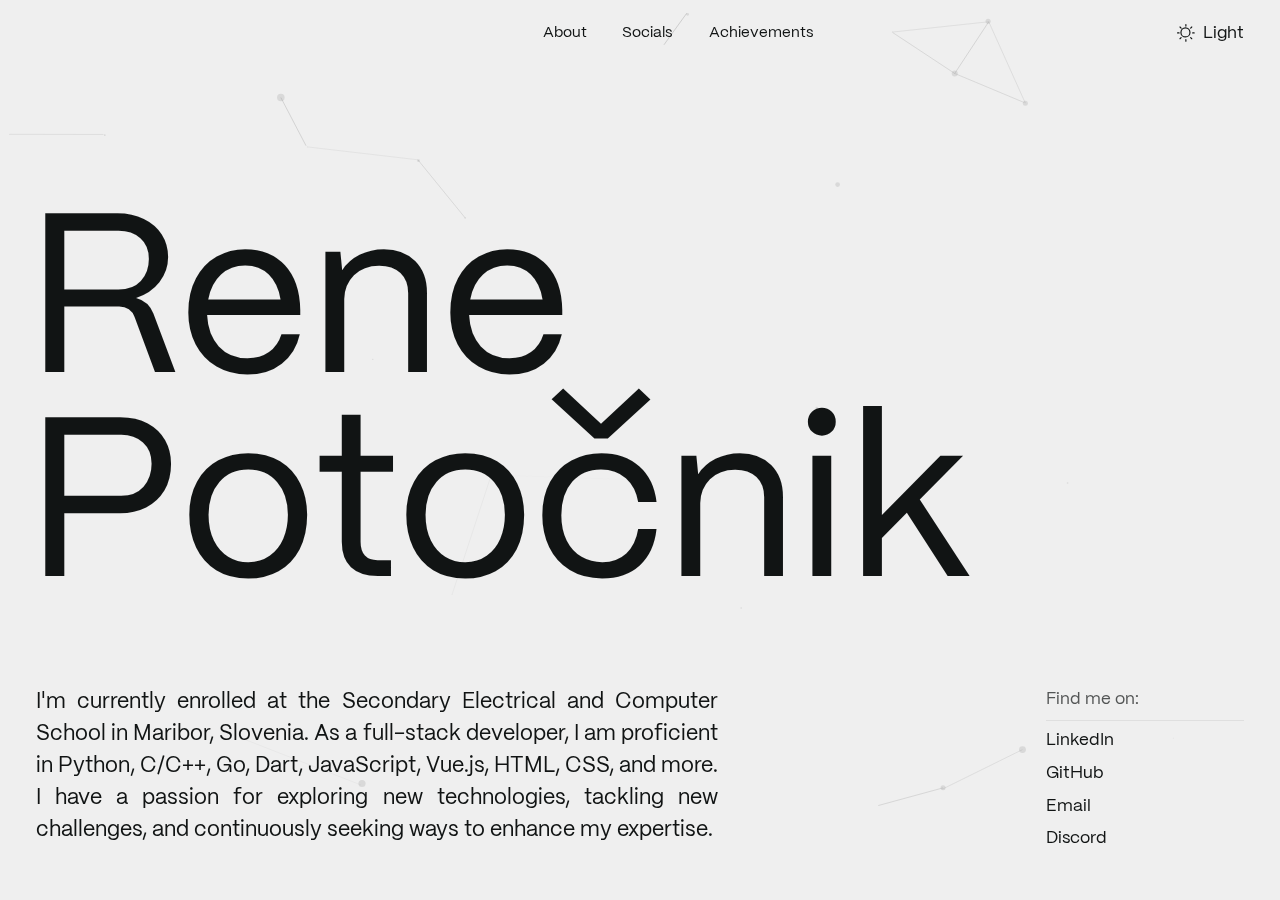
==== commit defa9de7: "Add particle.js animation" ====
--- a/renepotocnik.com/index.html
+++ b/renepotocnik.com/index.html
@@ -35,6 +35,8 @@
     </head>
     <body data-barba="wrapper">
         <div id="viewport">
+            <div id="particles-js"></div>
+
             <div data-barba="container" data-barba-namespace="home">
                 <header id="header" class="header">
                     <div class="wrapper">
@@ -147,7 +149,8 @@
                 </main>
             </div>
         </div>
-        <script src="assets/js/bundle.js"></script>
-        <script src="assets/js/app.js"></script>
+    <script src="assets/js/particles.min.js"></script>
+    <script src="assets/js/bundle.js"></script>
+    <script src="assets/js/app.js"></script>
     </body>
 </html>--- a/renepotocnik.com/assets/css/bundle.css
+++ b/renepotocnik.com/assets/css/bundle.css
@@ -6,6 +6,14 @@
 ::selection {
     background: #111111;
     color: #eeeeee;
+}
+
+#particles-js canvas {
+    position: absolute;
+    width: 100%;
+    height: 100%;
+    z-index: -1;
+    pointer-events: none;
 }
 
 /* Animation when the socials button is clicked */
@@ -306,7 +314,7 @@
 
 @font-face {
     font-family: "PP Mori";
-    src: url(PPMori-Regular.woff) format("woff"), url(PPMori-Regular.woff2) format("woff2");
+    src: url(../fonts/PPMori-Regular.woff) format("woff"), url(../fonts/PPMori-Regular.woff2) format("woff2");
     font-weight: 400;
     font-display: swap
 }
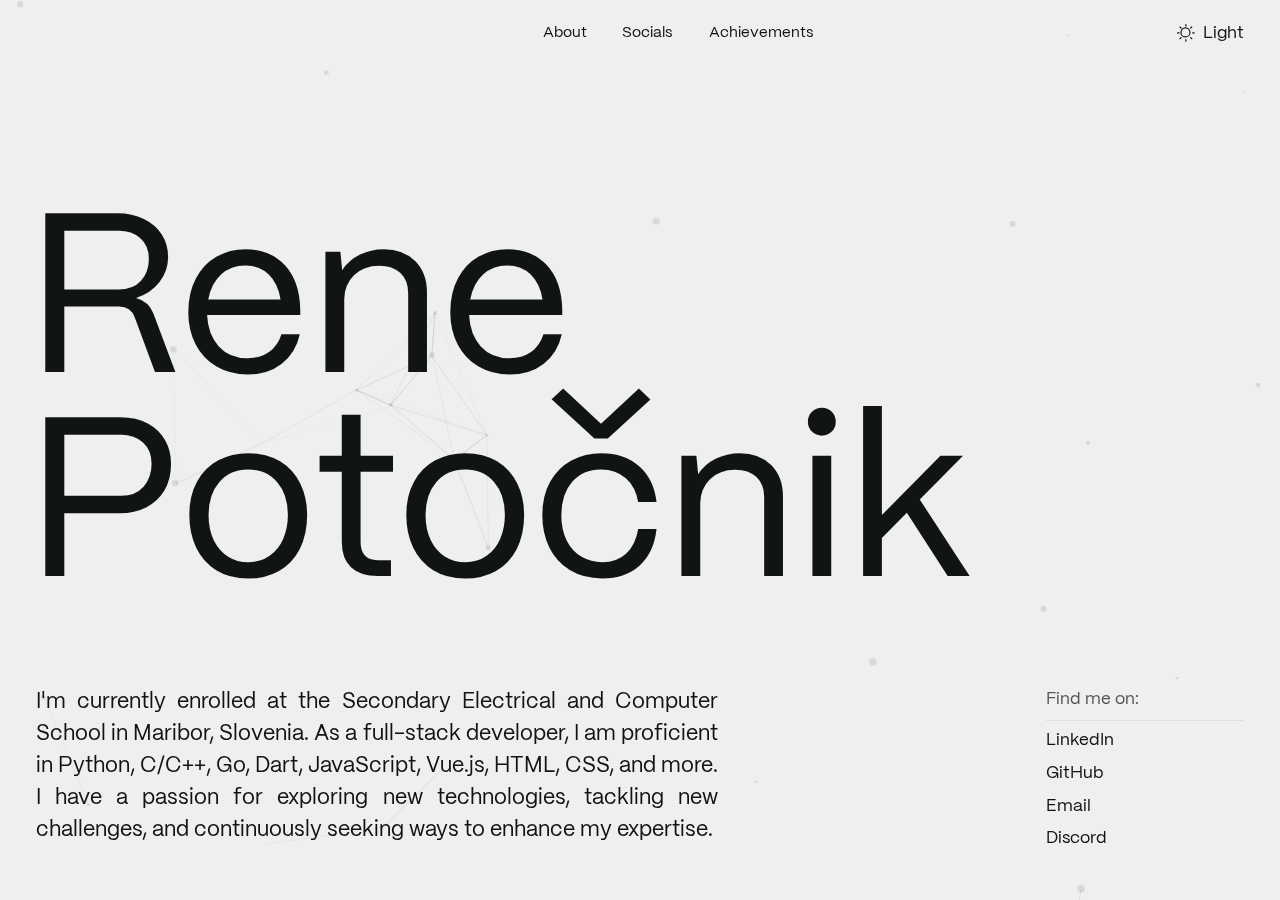
==== commit 4cd52774: "Downscale images, add keywords" ====
--- a/renepotocnik.com/index.html
+++ b/renepotocnik.com/index.html
@@ -9,8 +9,8 @@
         <meta name="description" content="Full-tack developer.">
         <meta name="author" content="index.html">
         <meta name="robots" content="index, follow">
-        <meta name="keywords"
-              content="UI/UX, Front End Development, Full-stack developer, programmer">
+        <meta name="keywords" content="UI/UX, Front End Development, Full-stack developer, programmer, Rene Potocnik, Rene Potočnik, Rene, Potocnik, Potočnik, renepotocnik, potocnikrene, rene.potocnik, Portfolio, Personal, Website, HTML, CSS, JavaScript, JS, Canvas, Canvas API, Animation, robocup, robotika, robotics, sers, maribor, c, cpp">
+        <link rel="canonical" href="https://www.renepotocnik.com/">
         <meta property="og:type" content="website">
         <meta property="og:url" content="index.html">
         <meta property="og:title" content="Rene Potočnik">
@@ -108,7 +108,7 @@
                             <div class="projects__list">
 
                                 <a href="https://www.robocup.fr/robocupjunior-1"
-                                   data-img="./assets/images/international_2023.jpg"
+                                   data-img="./assets/images/international_2023.webp"
                                    class="project">
                                     <div class="project__text"><h2 class="project__title">RoboCup Bordeaux, France</h2>
                                         <p data-splitting class="project__info">3rd place at the RoboCup Junior 2023
@@ -117,7 +117,7 @@
                                     <div class="project__year">/23</div>
                                 </a>
 
-                                <a href="https://rcjcroatia2023.eu/" data-img="./assets/images/european_2023.jpg"
+                                <a href="https://rcjcroatia2023.eu/" data-img="./assets/images/european_2023.webp"
                                    class="project">
                                     <div class="project__text"><h2 class="project__title">RoboCup Varaždin, Croatia</h2>
                                         <p data-splitting class="project__info">
@@ -127,7 +127,7 @@
                                 </a>
 
                                 <a href="https://github.com/RenePotocnik/sers-projektni-teden"
-                                   data-img="./assets/images/projectWeek.jpg"
+                                   data-img="./assets/images/projectWeek.webp"
                                    class="project">
                                     <div class="project__text"><h2 class="project__title">Project Week</h2>
                                         <p data-splitting class="project__info">Best project of Project Week</p>
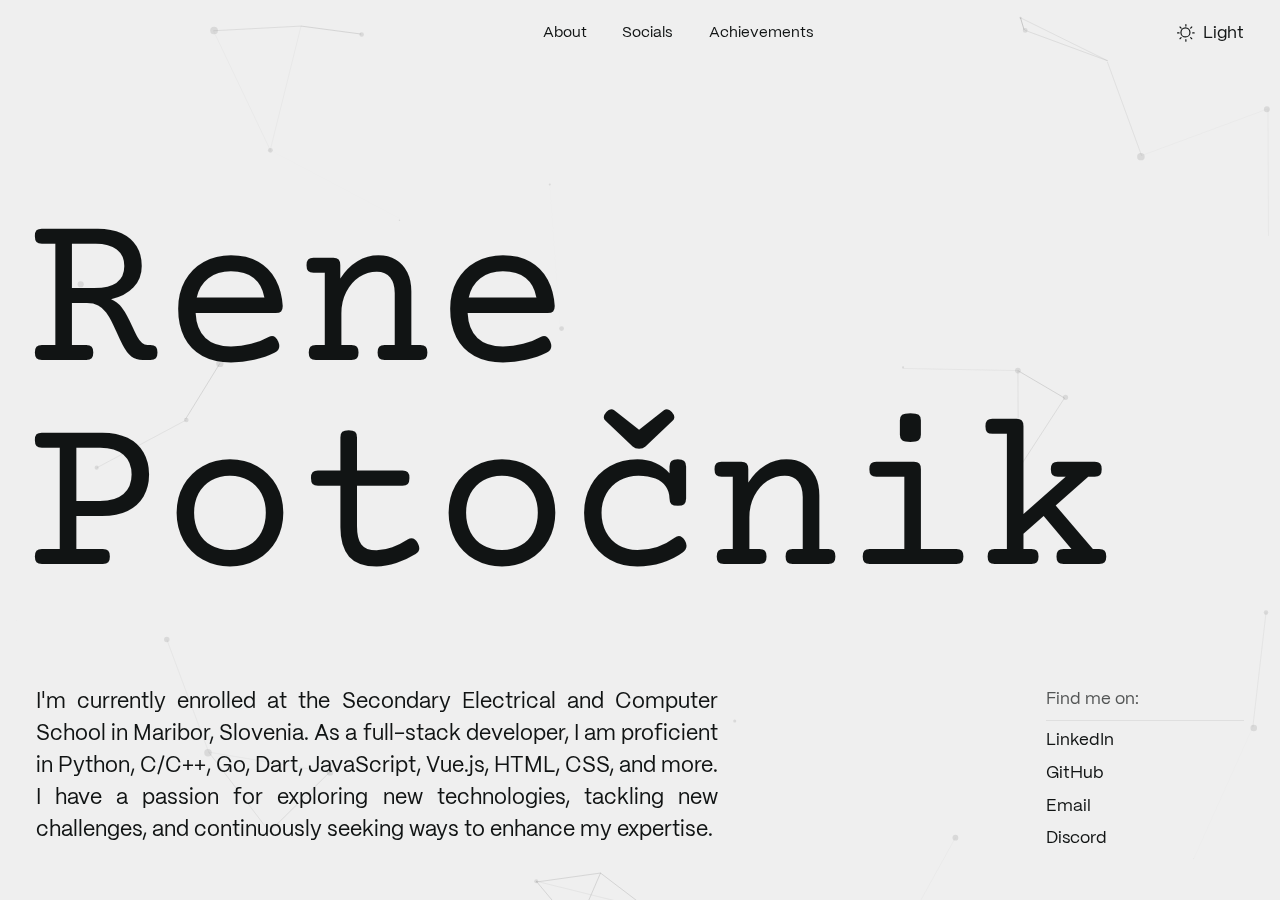
==== commit bf432800: "Change font and selection color" ====
--- a/renepotocnik.com/index.html
+++ b/renepotocnik.com/index.html
@@ -23,6 +23,11 @@
         <link rel="preload" href="assets/fonts/PPMori-Regular.woff" as="font" type="font/woff" crossorigin>
         <link rel="stylesheet" href="assets/css/bundle.css">
         <script async="" src="https://www.googletagmanager.com/gtag/js?id=G-F2ZVXRFLB4"></script>
+
+        <link rel="preconnect" href="https://fonts.googleapis.com">
+        <link rel="preconnect" href="https://fonts.gstatic.com" crossorigin>
+        <link href="https://fonts.googleapis.com/css2?family=Courier+Prime:wght@400&display=swap" rel="stylesheet">
+
         <script>window.dataLayer = window.dataLayer || [];
 
         function gtag() {
--- a/renepotocnik.com/assets/css/bundle.css
+++ b/renepotocnik.com/assets/css/bundle.css
@@ -4,8 +4,11 @@
 }
 
 ::selection {
-    background: #111111;
-    color: #eeeeee;
+    color: #666;
+
+}
+::-moz-selection {
+    color: #666;
 }
 
 #particles-js canvas {
@@ -68,7 +71,8 @@
 }
 
 .h-hero__title h1 {
-    font-size: 15em
+    font-size: 15em;
+    font-family: 'Courier Prime', monospace;
 }
 
 .p-hero h1 {
@@ -91,6 +95,10 @@
     font-size: 2.39em;
     line-height: 1;
     letter-spacing: -.01em
+}
+
+.p-web h2, .projects__footer h3, .projects__header p {
+    opacity: 0.7;
 }
 
 .dropdown__header p, .dropdown__header span, .legal h3, .process__list .dropdown__header h3, .process__list .dropdown__header span, .services__item h2 {
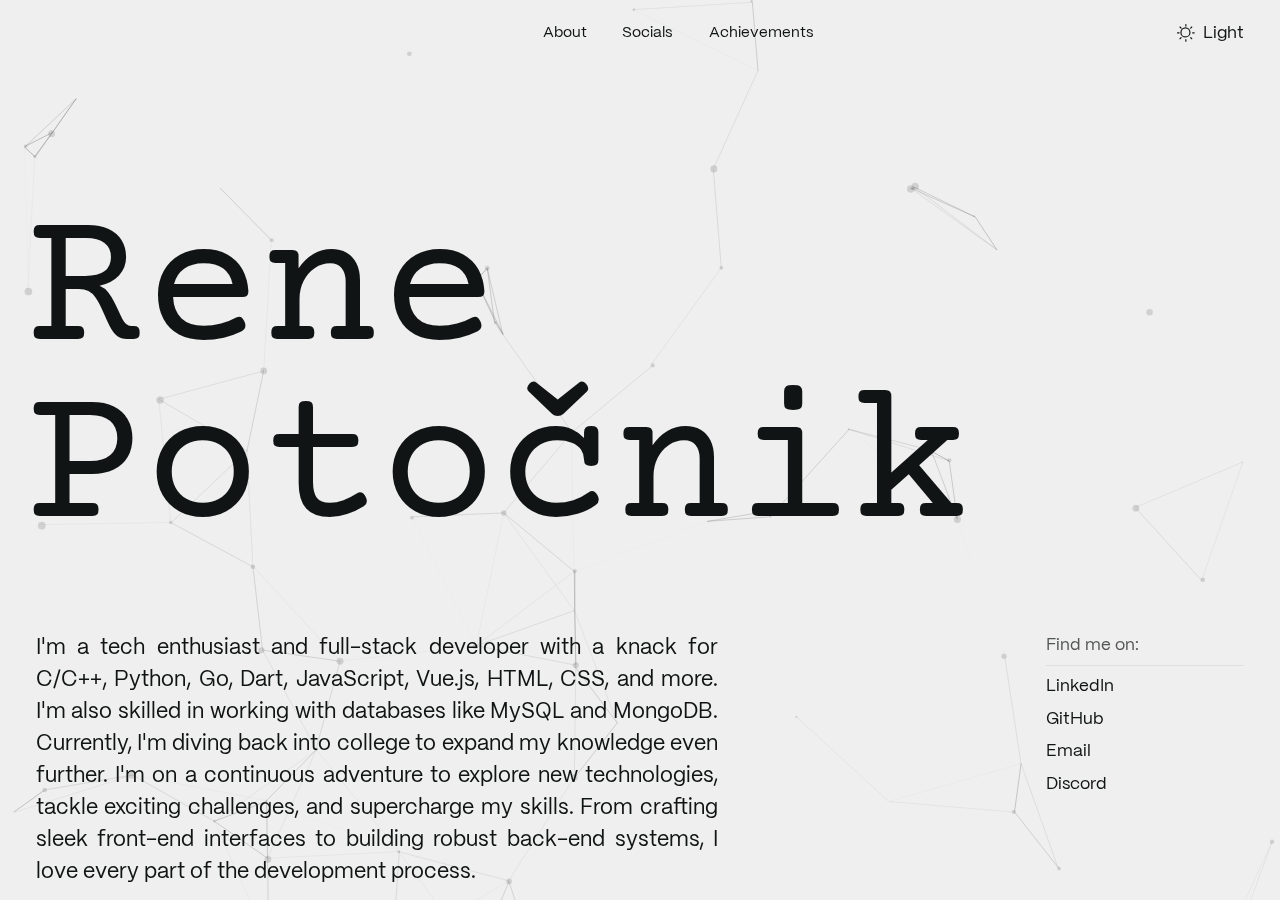
==== commit c3c441bd: "Add achievement" ====
--- a/renepotocnik.com/index.html
+++ b/renepotocnik.com/index.html
@@ -76,11 +76,13 @@
                                 </h1></div>
                             </div>
                             <div class="h-hero__bottom">
-                                <div id="about" class="h-hero__text"><p>I'm currently enrolled at the Secondary Electrical and
-                                    Computer School in Maribor, Slovenia. As a full-stack developer, I am proficient in Python,
-                                    C/C++, Go, Dart, JavaScript, Vue.js, HTML, CSS, and more. I have a passion for exploring new
-                                    technologies, tackling new challenges, and continuously seeking ways to enhance my
-                                    expertise.</p>
+                                <div id="about" class="h-hero__text"><p>I'm a tech enthusiast and full-stack
+                                    developer with a knack for C/C++, Python, Go, Dart, JavaScript, Vue.js, HTML, CSS,
+                                    and more. I'm also skilled in working with databases like MySQL and MongoDB. Currently, I'm
+                                    diving back into college to expand my knowledge even further. I'm on a continuous
+                                    adventure to explore new technologies, tackle exciting challenges, and supercharge
+                                    my skills. From crafting sleek front-end interfaces to building robust back-end
+                                    systems, I love every part of the development process.</p>
                                 </div>
                                 <ul class="h-hero__social" id="socials">
                                     <li><span>Find me on:</span></li>
@@ -107,10 +109,19 @@
                     <section id="work" class="projects">
                         <div class="wrapper">
                             <div class="projects__header">
-                                <div><h3>Achievements</h3><span>(4)</span></div>
+                                <div><h3>Achievements</h3><span>(5)</span></div>
                                 <p>My most notable achievements so far</p>
                             </div>
                             <div class="projects__list">
+
+                                <a href="https://www.elektro-maribor.si/o-podjetju/za-medije/novice/elektro-maribor-in-srednja-elektro-ra%C4%8Dunalni%C5%A1ka-%C5%A1ola-maribor-predstavili-najbolj%C5%A1e-dijake/"
+                                   data-img="./assets/images/SERS_NajDijaki.webp"
+                                   class="project">
+                                    <div class="project__text"><h2 class="project__title">Golden Mark of Excellence</h2>
+                                        <p data-splitting class="project__info">Given to the best student of the year</p>
+                                    </div>
+                                    <div class="project__year">/24</div>
+                                </a>
 
                                 <a href="https://www.robocup.fr/robocupjunior-1"
                                    data-img="./assets/images/international_2023.webp"
--- a/renepotocnik.com/assets/css/bundle.css
+++ b/renepotocnik.com/assets/css/bundle.css
@@ -71,7 +71,7 @@
 }
 
 .h-hero__title h1 {
-    font-size: 15em;
+    font-size: 13em;
     font-family: 'Courier Prime', monospace;
 }
 
@@ -88,7 +88,8 @@
 .legal h1, .p-hero__year, .p-info h2, .process__title h2, .project .project__year, .services__header h2, .services__item span {
     font-size: 3.58em;
     line-height: 1.1;
-    letter-spacing: -.02em
+    letter-spacing: -.02em;
+    opacity: 0.7;
 }
 
 .p-web h2, .projects__footer h3, .projects__header h3 {
@@ -936,7 +937,7 @@
     }
 
     .h-hero__title h1 {
-        font-size: 20vw
+        font-size: 18vw
     }
 }
 
@@ -1123,6 +1124,10 @@
     display: flex
 }
 
+.projects__header div span {
+    opacity: 0.7;
+}
+
 .projects__header span {
     margin-left: 4px
 }
